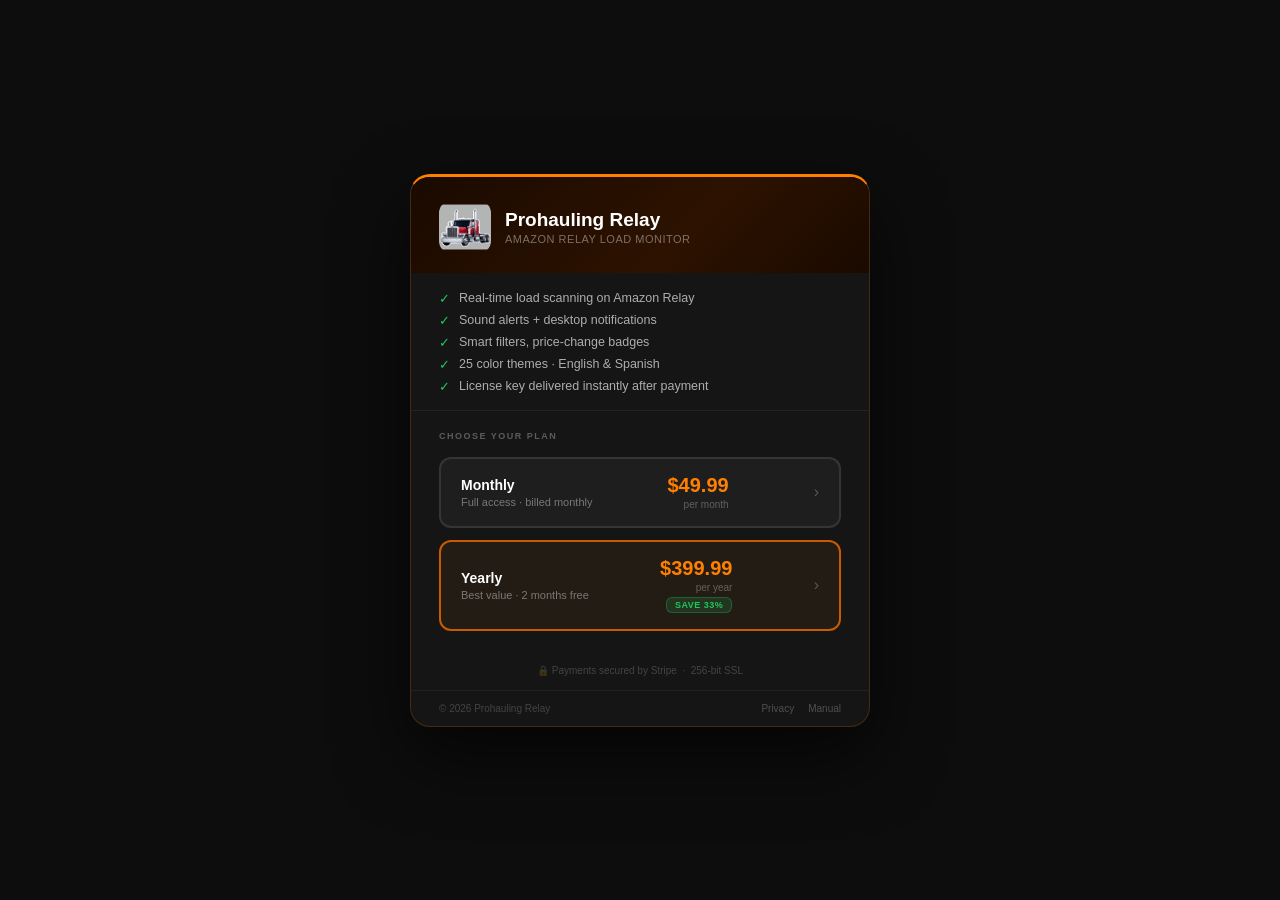
==== checkout.html @ 357f352a "Initial site — Prohauling Relay marketing page" ====
<!DOCTYPE html>
<html lang="en">
<head>
  <meta charset="UTF-8">
  <meta name="viewport" content="width=device-width, initial-scale=1.0">
  <title>Prohauling Relay — Get License</title>
  <style>
    * { box-sizing: border-box; margin: 0; padding: 0; }
    :root { --orange: #FF8000; --orange2: #C85A00; }

    body {
      background: #0d0d0d;
      color: #e0e0e0;
      font-family: -apple-system, BlinkMacSystemFont, 'Segoe UI', sans-serif;
      min-height: 100vh;
      display: flex; flex-direction: column; align-items: center; justify-content: center;
      padding: 32px 16px;
    }

    /* ── Card ──────────────────────────────────────────── */
    .card {
      background: #151515;
      border: 1px solid rgba(255,128,0,0.2);
      border-top: 3px solid var(--orange);
      border-radius: 20px;
      width: 100%; max-width: 460px;
      overflow: hidden;
      box-shadow: 0 28px 72px rgba(0,0,0,0.65);
    }

    /* ── Header ─────────────────────────────────────────── */
    .header {
      background: linear-gradient(135deg, #1a0a00 0%, #2d1200 60%, #1a0a00 100%);
      padding: 24px 28px 20px;
      display: flex; align-items: center; gap: 14px;
    }
    .header img { width: 52px; height: 52px; border-radius: 12px; flex-shrink: 0; }
    .header-name { font-size: 19px; font-weight: 900; color: #fff; }
    .header-sub  { font-size: 11px; color: rgba(255,255,255,0.4); margin-top: 2px; letter-spacing: .5px; text-transform: uppercase; }

    /* ── Features ────────────────────────────────────────── */
    .features {
      padding: 18px 28px 16px;
      display: flex; flex-direction: column; gap: 7px;
      border-bottom: 1px solid rgba(255,255,255,0.06);
    }
    .feat { display: flex; align-items: center; gap: 9px; font-size: 12.5px; color: rgba(255,255,255,0.65); }
    .feat-dot { color: #22c55e; font-size: 13px; flex-shrink: 0; }

    /* ── Plans ───────────────────────────────────────────── */
    .plans { padding: 20px 28px 24px; display: flex; flex-direction: column; gap: 12px; }
    .plan-title { font-size: 9px; font-weight: 800; letter-spacing: 1.5px; text-transform: uppercase; color: rgba(255,255,255,0.3); margin-bottom: 4px; }

    .plan-btn {
      display: flex; align-items: center; justify-content: space-between;
      padding: 16px 20px;
      border-radius: 12px; border: 2px solid rgba(255,255,255,0.1);
      background: #1e1e1e;
      text-decoration: none;
      cursor: pointer;
      transition: border-color .15s, background .15s, transform .1s;
    }
    .plan-btn:hover { border-color: var(--orange); background: rgba(255,128,0,0.07); transform: translateY(-1px); }
    .plan-btn:active { transform: translateY(0); }

    .plan-btn.featured { border-color: var(--orange2); background: rgba(255,128,0,0.06); }

    .plan-left { display: flex; flex-direction: column; gap: 3px; }
    .plan-name { font-size: 14px; font-weight: 800; color: #fff; }
    .plan-desc { font-size: 11px; color: rgba(255,255,255,0.4); }

    .plan-right { display: flex; flex-direction: column; align-items: flex-end; gap: 4px; }
    .plan-price { font-size: 20px; font-weight: 900; color: var(--orange); line-height: 1; }
    .plan-period { font-size: 10px; color: rgba(255,255,255,0.3); }
    .plan-save {
      background: rgba(34,197,94,0.15); color: #22c55e;
      border: 1px solid rgba(34,197,94,0.3);
      border-radius: 6px; font-size: 9px; font-weight: 800;
      padding: 2px 8px; letter-spacing: .5px;
    }

    .plan-arrow { color: rgba(255,255,255,0.25); font-size: 16px; margin-left: 10px; flex-shrink: 0; }

    /* ── Footer ──────────────────────────────────────────── */
    .card-footer {
      padding: 12px 28px;
      border-top: 1px solid rgba(255,255,255,0.05);
      display: flex; align-items: center; justify-content: space-between;
      flex-wrap: wrap; gap: 8px;
    }
    .footer-note { font-size: 10px; color: rgba(255,255,255,0.2); }
    .footer-link { font-size: 10px; color: rgba(255,255,255,0.25); text-decoration: none; }
    .footer-link:hover { color: var(--orange); }

    .secure-row {
      display: flex; align-items: center; justify-content: center; gap: 6px;
      padding: 10px 28px 14px;
      font-size: 10px; color: rgba(255,255,255,0.2);
    }
  </style>
</head>
<body>
<div class="card">

  <!-- Header -->
  <div class="header">
    <img src="icons/icon128.png" alt="Prohauling Relay" onerror="this.style.display='none'">
    <div>
      <div class="header-name">Prohauling Relay</div>
      <div class="header-sub">Amazon Relay Load Monitor</div>
    </div>
  </div>

  <!-- Features -->
  <div class="features">
    <div class="feat"><span class="feat-dot">✓</span> Real-time load scanning on Amazon Relay</div>
    <div class="feat"><span class="feat-dot">✓</span> Sound alerts + desktop notifications</div>
    <div class="feat"><span class="feat-dot">✓</span> Smart filters, price-change badges</div>
    <div class="feat"><span class="feat-dot">✓</span> 25 color themes · English &amp; Spanish</div>
    <div class="feat"><span class="feat-dot">✓</span> License key delivered instantly after payment</div>
  </div>

  <!-- Plans -->
  <div class="plans">
    <div class="plan-title">Choose Your Plan</div>

    <a class="plan-btn" href="https://buy.stripe.com/8x26oz1Pa6yv7bSbJM4Ni01" target="_blank">
      <div class="plan-left">
        <div class="plan-name">Monthly</div>
        <div class="plan-desc">Full access · billed monthly</div>
      </div>
      <div class="plan-right">
        <div class="plan-price">$49.99</div>
        <div class="plan-period">per month</div>
      </div>
      <span class="plan-arrow">›</span>
    </a>

    <a class="plan-btn featured" href="https://buy.stripe.com/28EfZ9gK4f5167ObJM4Ni00" target="_blank">
      <div class="plan-left">
        <div class="plan-name">Yearly</div>
        <div class="plan-desc">Best value · 2 months free</div>
      </div>
      <div class="plan-right">
        <div class="plan-price">$399.99</div>
        <div class="plan-period">per year</div>
        <span class="plan-save">SAVE 33%</span>
      </div>
      <span class="plan-arrow">›</span>
    </a>
  </div>

  <div class="secure-row">🔒 Payments secured by Stripe &nbsp;·&nbsp; 256-bit SSL</div>

  <!-- Footer -->
  <div class="card-footer">
    <span class="footer-note">© 2026 Prohauling Relay</span>
    <div style="display:flex;gap:14px;">
      <a href="privacy-policy.html" class="footer-link" target="_blank">Privacy</a>
      <a href="manual.html" class="footer-link" target="_blank">Manual</a>
    </div>
  </div>

</div>
</body>
</html>
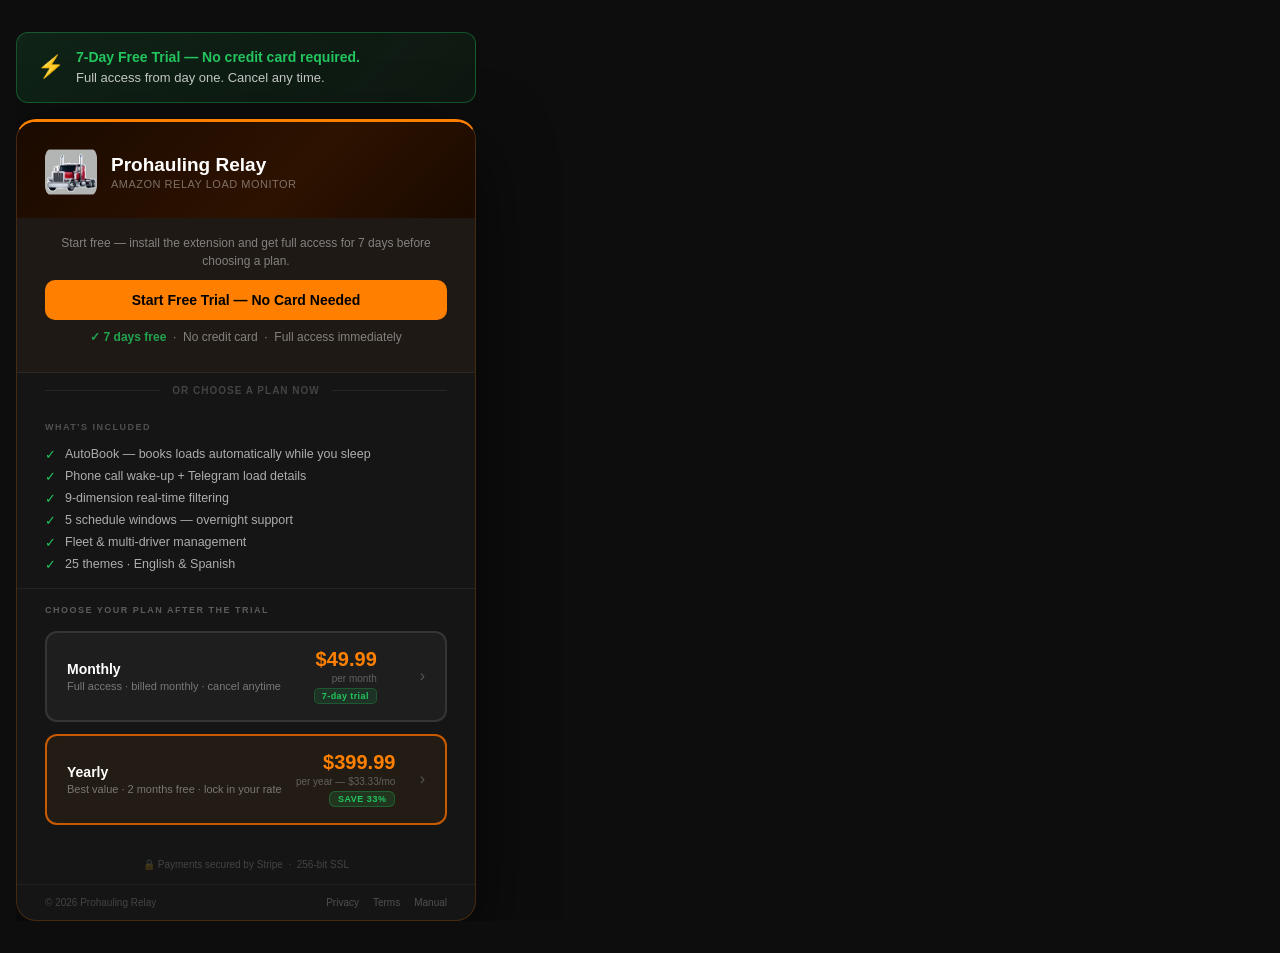
==== commit c48c36ff: "Apply iOS/Android portrait overflow fix to all 8 subpages" ====
--- a/checkout.html
+++ b/checkout.html
@@ -3,10 +3,15 @@
 <head>
   <meta charset="UTF-8">
   <meta name="viewport" content="width=device-width, initial-scale=1.0">
-  <title>Prohauling Relay — Get License</title>
+  <title>Prohauling Relay — Start Your 7-Day Free Trial</title>
+  <meta name="description" content="Start your 7-day free trial — no credit card required. Full access to AutoBook, phone alerts, Telegram notifications, and fleet management from day one.">
+  <link rel="icon" type="image/png" sizes="16x16" href="icons/icon16.png">
+  <link rel="icon" type="image/png" sizes="48x48" href="icons/icon48.png">
+  <link rel="icon" type="image/png" sizes="128x128" href="icons/icon128.png">
+  <link rel="apple-touch-icon" sizes="128x128" href="icons/icon128.png">
   <style>
     * { box-sizing: border-box; margin: 0; padding: 0; }
-    :root { --orange: #FF8000; --orange2: #C85A00; }
+    :root { --orange: #FF8000; --orange2: #C85A00; --green: #22c55e; }
 
     body {
       background: #0d0d0d;
@@ -16,6 +21,22 @@
       display: flex; flex-direction: column; align-items: center; justify-content: center;
       padding: 32px 16px;
     }
+
+    #page-wrap { overflow-x: hidden; width: 100%; max-width: 100vw; position: relative; }
+
+    /* ── Trial Banner ──────────────────────────────────────── */
+    .trial-banner {
+      background: linear-gradient(135deg, rgba(34,197,94,0.12), rgba(34,197,94,0.06));
+      border: 1px solid rgba(34,197,94,0.35);
+      border-radius: 12px;
+      padding: 14px 20px;
+      margin-bottom: 16px;
+      width: 100%; max-width: 460px;
+      display: flex; align-items: center; gap: 12px;
+    }
+    .trial-banner-icon { font-size: 22px; flex-shrink: 0; }
+    .trial-banner-text { font-size: 13px; color: rgba(255,255,255,0.75); line-height: 1.5; }
+    .trial-banner-text strong { color: var(--green); font-size: 14px; }
 
     /* ── Card ──────────────────────────────────────────── */
     .card {
@@ -38,17 +59,66 @@
     .header-name { font-size: 19px; font-weight: 900; color: #fff; }
     .header-sub  { font-size: 11px; color: rgba(255,255,255,0.4); margin-top: 2px; letter-spacing: .5px; text-transform: uppercase; }
 
+    /* ── Trial CTA row ───────────────────────────────────── */
+    .trial-cta-row {
+      padding: 16px 28px;
+      background: rgba(255,128,0,0.04);
+      border-bottom: 1px solid rgba(255,255,255,0.06);
+      text-align: center;
+    }
+    .trial-cta-row p {
+      font-size: 12px; color: rgba(255,255,255,0.45); margin-bottom: 10px; line-height: 1.5;
+    }
+    .btn-trial {
+      display: inline-block;
+      background: var(--orange);
+      color: #000;
+      font-weight: 800;
+      font-size: 14px;
+      padding: 12px 28px;
+      border-radius: 10px;
+      text-decoration: none;
+      cursor: pointer;
+      border: none;
+      transition: background .15s, transform .1s;
+      width: 100%;
+    }
+    .btn-trial:hover { background: #ff9520; transform: translateY(-1px); }
+    .btn-trial:active { transform: translateY(0); }
+    .trial-note { font-size: 10.5px; color: rgba(255,255,255,0.25); margin-top: 8px; }
+    .trial-note strong { color: rgba(34,197,94,0.8); }
+
+    /* ── Divider ─────────────────────────────────────────── */
+    .or-divider {
+      display: flex; align-items: center; gap: 12px;
+      padding: 0 28px;
+      margin: 0;
+    }
+    .or-divider::before, .or-divider::after {
+      content: ''; flex: 1; height: 1px;
+      background: rgba(255,255,255,0.07);
+    }
+    .or-divider span {
+      font-size: 10px; color: rgba(255,255,255,0.2);
+      font-weight: 700; letter-spacing: 1px; text-transform: uppercase;
+      padding: 12px 0;
+    }
+
     /* ── Features ────────────────────────────────────────── */
     .features {
-      padding: 18px 28px 16px;
+      padding: 14px 28px 16px;
       display: flex; flex-direction: column; gap: 7px;
       border-bottom: 1px solid rgba(255,255,255,0.06);
     }
+    .features-title {
+      font-size: 9px; font-weight: 800; letter-spacing: 1.5px; text-transform: uppercase;
+      color: rgba(255,255,255,0.25); margin-bottom: 8px;
+    }
     .feat { display: flex; align-items: center; gap: 9px; font-size: 12.5px; color: rgba(255,255,255,0.65); }
-    .feat-dot { color: #22c55e; font-size: 13px; flex-shrink: 0; }
+    .feat-dot { color: var(--green); font-size: 13px; flex-shrink: 0; }
 
     /* ── Plans ───────────────────────────────────────────── */
-    .plans { padding: 20px 28px 24px; display: flex; flex-direction: column; gap: 12px; }
+    .plans { padding: 16px 28px 24px; display: flex; flex-direction: column; gap: 12px; }
     .plan-title { font-size: 9px; font-weight: 800; letter-spacing: 1.5px; text-transform: uppercase; color: rgba(255,255,255,0.3); margin-bottom: 4px; }
 
     .plan-btn {
@@ -72,8 +142,14 @@
     .plan-right { display: flex; flex-direction: column; align-items: flex-end; gap: 4px; }
     .plan-price { font-size: 20px; font-weight: 900; color: var(--orange); line-height: 1; }
     .plan-period { font-size: 10px; color: rgba(255,255,255,0.3); }
+    .plan-trial-tag {
+      background: rgba(34,197,94,0.12); color: var(--green);
+      border: 1px solid rgba(34,197,94,0.25);
+      border-radius: 5px; font-size: 9px; font-weight: 800;
+      padding: 2px 7px; letter-spacing: .4px;
+    }
     .plan-save {
-      background: rgba(34,197,94,0.15); color: #22c55e;
+      background: rgba(34,197,94,0.15); color: var(--green);
       border: 1px solid rgba(34,197,94,0.3);
       border-radius: 6px; font-size: 9px; font-weight: 800;
       padding: 2px 8px; letter-spacing: .5px;
@@ -100,6 +176,17 @@
   </style>
 </head>
 <body>
+<div id="page-wrap">
+
+<!-- Trial Banner -->
+<div class="trial-banner">
+  <div class="trial-banner-icon">&#9889;</div>
+  <div class="trial-banner-text">
+    <strong>7-Day Free Trial — No credit card required.</strong><br>
+    Full access from day one. Cancel any time.
+  </div>
+</div>
+
 <div class="card">
 
   <!-- Header -->
@@ -111,56 +198,107 @@
     </div>
   </div>
 
+  <!-- Trial CTA (primary action) -->
+  <div class="trial-cta-row">
+    <p>Start free — install the extension and get full access for 7 days before choosing a plan.</p>
+    <button class="btn-trial" onclick="openTrialModal()">Start Free Trial — No Card Needed</button>
+    <p class="trial-note"><strong>&#10003; 7 days free</strong> &nbsp;·&nbsp; No credit card &nbsp;·&nbsp; Full access immediately</p>
+  </div>
+
+  <!-- OR divider -->
+  <div class="or-divider"><span>or choose a plan now</span></div>
+
   <!-- Features -->
   <div class="features">
-    <div class="feat"><span class="feat-dot">✓</span> Real-time load scanning on Amazon Relay</div>
-    <div class="feat"><span class="feat-dot">✓</span> Sound alerts + desktop notifications</div>
-    <div class="feat"><span class="feat-dot">✓</span> Smart filters, price-change badges</div>
-    <div class="feat"><span class="feat-dot">✓</span> 25 color themes · English &amp; Spanish</div>
-    <div class="feat"><span class="feat-dot">✓</span> License key delivered instantly after payment</div>
+    <div class="features-title">What's included</div>
+    <div class="feat"><span class="feat-dot">&#10003;</span> AutoBook — books loads automatically while you sleep</div>
+    <div class="feat"><span class="feat-dot">&#10003;</span> Phone call wake-up + Telegram load details</div>
+    <div class="feat"><span class="feat-dot">&#10003;</span> 9-dimension real-time filtering</div>
+    <div class="feat"><span class="feat-dot">&#10003;</span> 5 schedule windows &mdash; overnight support</div>
+    <div class="feat"><span class="feat-dot">&#10003;</span> Fleet &amp; multi-driver management</div>
+    <div class="feat"><span class="feat-dot">&#10003;</span> 25 themes &middot; English &amp; Spanish</div>
   </div>
 
   <!-- Plans -->
   <div class="plans">
-    <div class="plan-title">Choose Your Plan</div>
+    <div class="plan-title">Choose your plan after the trial</div>
 
     <a class="plan-btn" href="https://buy.stripe.com/8x26oz1Pa6yv7bSbJM4Ni01" target="_blank">
       <div class="plan-left">
         <div class="plan-name">Monthly</div>
-        <div class="plan-desc">Full access · billed monthly</div>
+        <div class="plan-desc">Full access &middot; billed monthly &middot; cancel anytime</div>
       </div>
       <div class="plan-right">
         <div class="plan-price">$49.99</div>
         <div class="plan-period">per month</div>
+        <span class="plan-trial-tag">7-day trial</span>
       </div>
-      <span class="plan-arrow">›</span>
+      <span class="plan-arrow">&#8250;</span>
     </a>
 
     <a class="plan-btn featured" href="https://buy.stripe.com/28EfZ9gK4f5167ObJM4Ni00" target="_blank">
       <div class="plan-left">
         <div class="plan-name">Yearly</div>
-        <div class="plan-desc">Best value · 2 months free</div>
+        <div class="plan-desc">Best value &middot; 2 months free &middot; lock in your rate</div>
       </div>
       <div class="plan-right">
         <div class="plan-price">$399.99</div>
-        <div class="plan-period">per year</div>
+        <div class="plan-period">per year &mdash; $33.33/mo</div>
         <span class="plan-save">SAVE 33%</span>
       </div>
-      <span class="plan-arrow">›</span>
+      <span class="plan-arrow">&#8250;</span>
     </a>
   </div>
 
-  <div class="secure-row">🔒 Payments secured by Stripe &nbsp;·&nbsp; 256-bit SSL</div>
+  <div class="secure-row">&#128274; Payments secured by Stripe &nbsp;&middot;&nbsp; 256-bit SSL</div>
 
   <!-- Footer -->
   <div class="card-footer">
-    <span class="footer-note">© 2026 Prohauling Relay</span>
+    <span class="footer-note">&copy; 2026 Prohauling Relay</span>
     <div style="display:flex;gap:14px;">
       <a href="privacy-policy.html" class="footer-link" target="_blank">Privacy</a>
+      <a href="terms.html" class="footer-link" target="_blank">Terms</a>
       <a href="manual.html" class="footer-link" target="_blank">Manual</a>
     </div>
   </div>
 
 </div>
+
+<!-- Trial Modal (same as index.html) -->
+<div id="trialModal" style="display:none;position:fixed;inset:0;z-index:999;background:rgba(0,0,0,0.75);backdrop-filter:blur(6px);align-items:center;justify-content:center;padding:20px;">
+  <div style="background:#151515;border:1px solid rgba(255,128,0,0.3);border-top:3px solid #FF8000;border-radius:20px;width:100%;max-width:420px;padding:36px 32px;position:relative;box-shadow:0 32px 80px rgba(0,0,0,0.6);">
+    <button onclick="closeTrialModal()" style="position:absolute;top:16px;right:18px;background:none;border:none;color:rgba(255,255,255,0.3);font-size:22px;cursor:pointer;line-height:1;">&#10005;</button>
+
+    <div id="modal-form-view">
+      <div style="font-size:28px;margin-bottom:12px;">&#9889;</div>
+      <h3 style="font-size:20px;font-weight:900;color:#fff;margin:0 0 8px;">Start your free 7 days</h3>
+      <p style="font-size:14px;color:rgba(255,255,255,0.45);margin:0 0 24px;line-height:1.6;">No credit card. No pressure. Drop your email and we'll take you straight to the extension — full access starts immediately.</p>
+
+      <input type="email" id="trialEmail" placeholder="your@email.com"
+        style="width:100%;background:#1a1a1a;border:1px solid rgba(255,128,0,0.3);border-radius:10px;padding:13px 16px;font-size:15px;color:#fff;outline:none;margin-bottom:12px;box-sizing:border-box;"
+        onkeydown="if(event.key==='Enter')submitTrial()">
+
+      <button onclick="submitTrial()" id="modal-submit-btn"
+        style="width:100%;background:#FF8000;color:#000;border:none;border-radius:10px;padding:14px;font-size:15px;font-weight:800;cursor:pointer;transition:background .15s;">
+        <span id="modal-btn-text">Start Free Trial</span>
+      </button>
+
+      <p id="modal-error" style="display:none;color:#f87171;font-size:12px;margin-top:10px;text-align:center;"></p>
+      <p style="font-size:11px;color:rgba(255,255,255,0.2);margin-top:14px;text-align:center;">We use your email to send trial reminders. No spam.</p>
+    </div>
+
+    <div id="modal-success-view" style="display:none;text-align:center;">
+      <div style="font-size:48px;margin-bottom:16px;">&#9889;</div>
+      <h3 style="font-size:20px;font-weight:900;color:#22c55e;margin:0 0 12px;">You're in!</h3>
+      <p style="font-size:14px;color:rgba(255,255,255,0.5);line-height:1.7;margin:0 0 16px;">Taking you to the Chrome Web Store now. Install the extension, open your load board, and Auto-Book is ready to go.</p>
+      <p style="font-size:12px;color:rgba(255,255,255,0.3);margin:0 0 20px;line-height:1.6;">&#128236; Welcome email on its way — if you don't see it, check your spam folder and mark it as "Not spam".</p>
+      <button onclick="goToStore()" style="background:#FF8000;color:#000;border:none;border-radius:10px;padding:12px 28px;font-size:14px;font-weight:800;cursor:pointer;">Install Extension &#8594;</button>
+    </div>
+  </div>
+</div>
+
+<script src="checkout.js"></script>
+
+</div><!-- end #page-wrap -->
 </body>
 </html>
